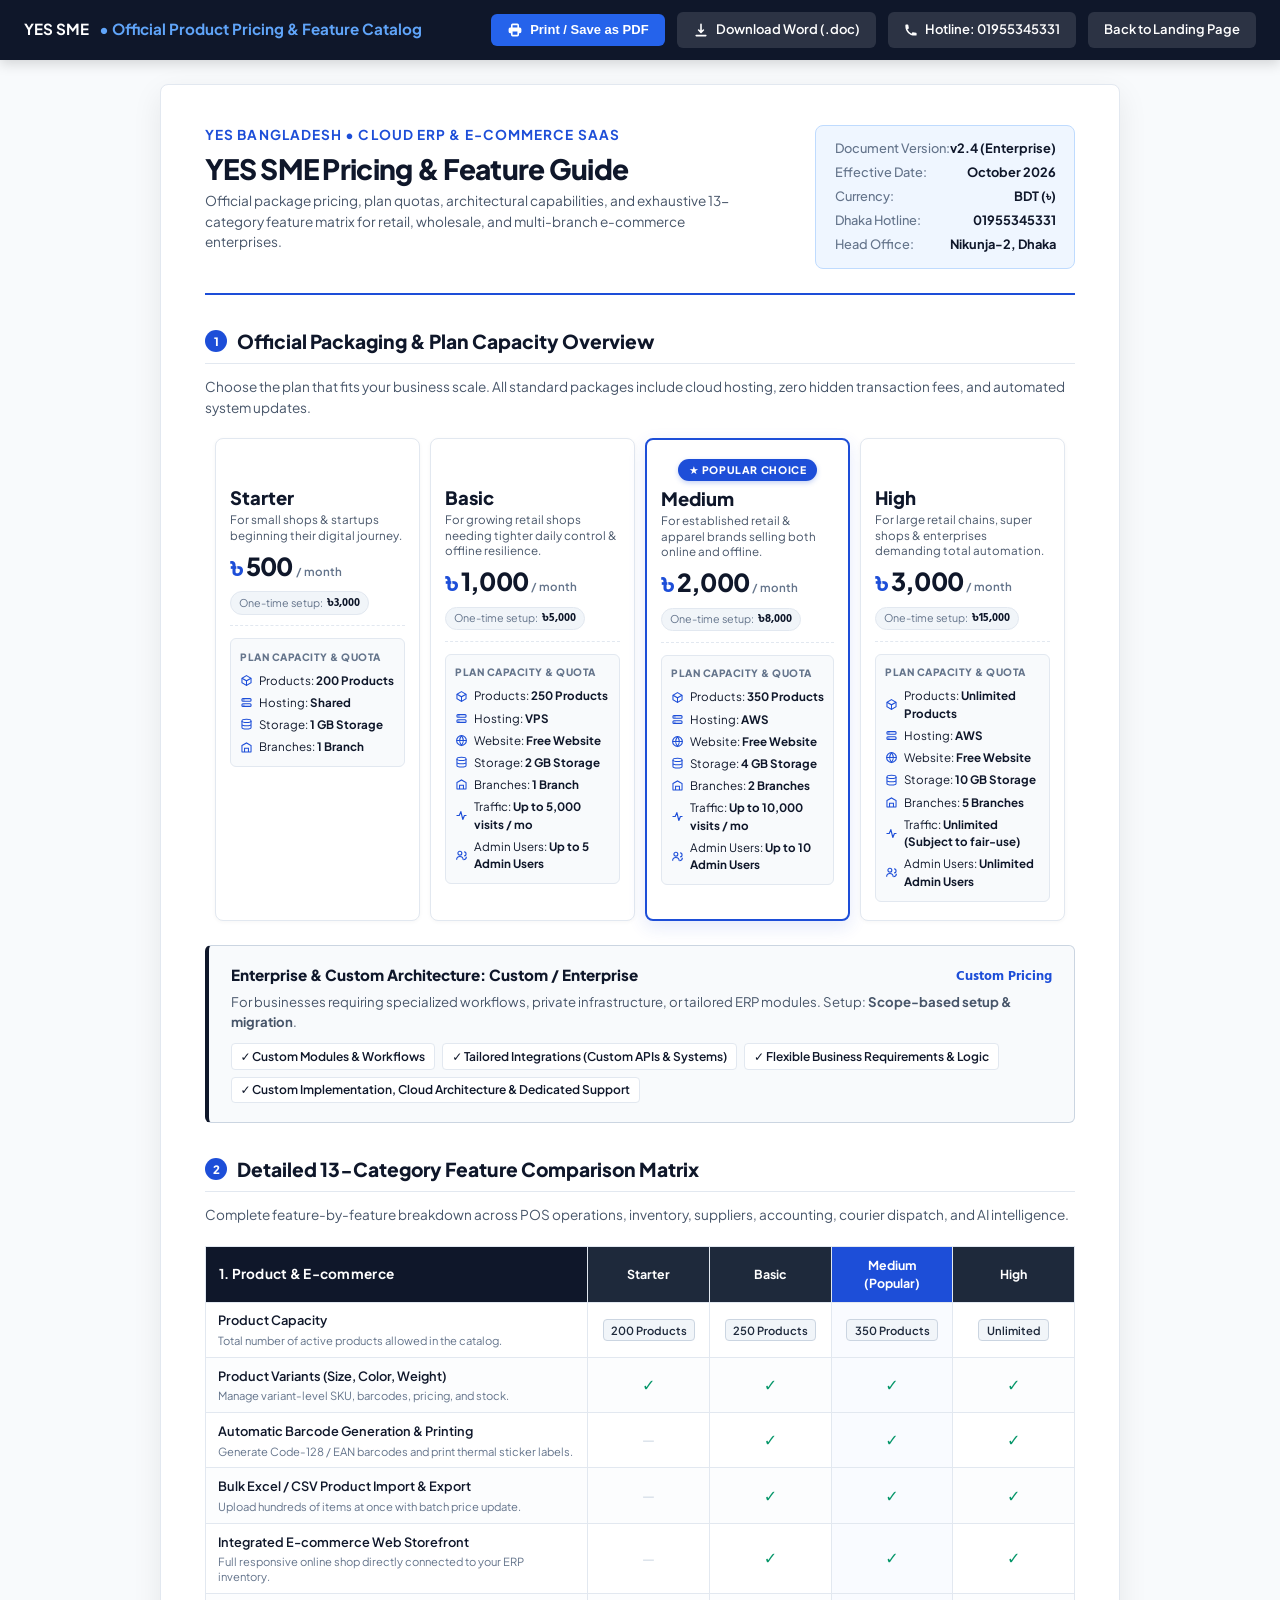
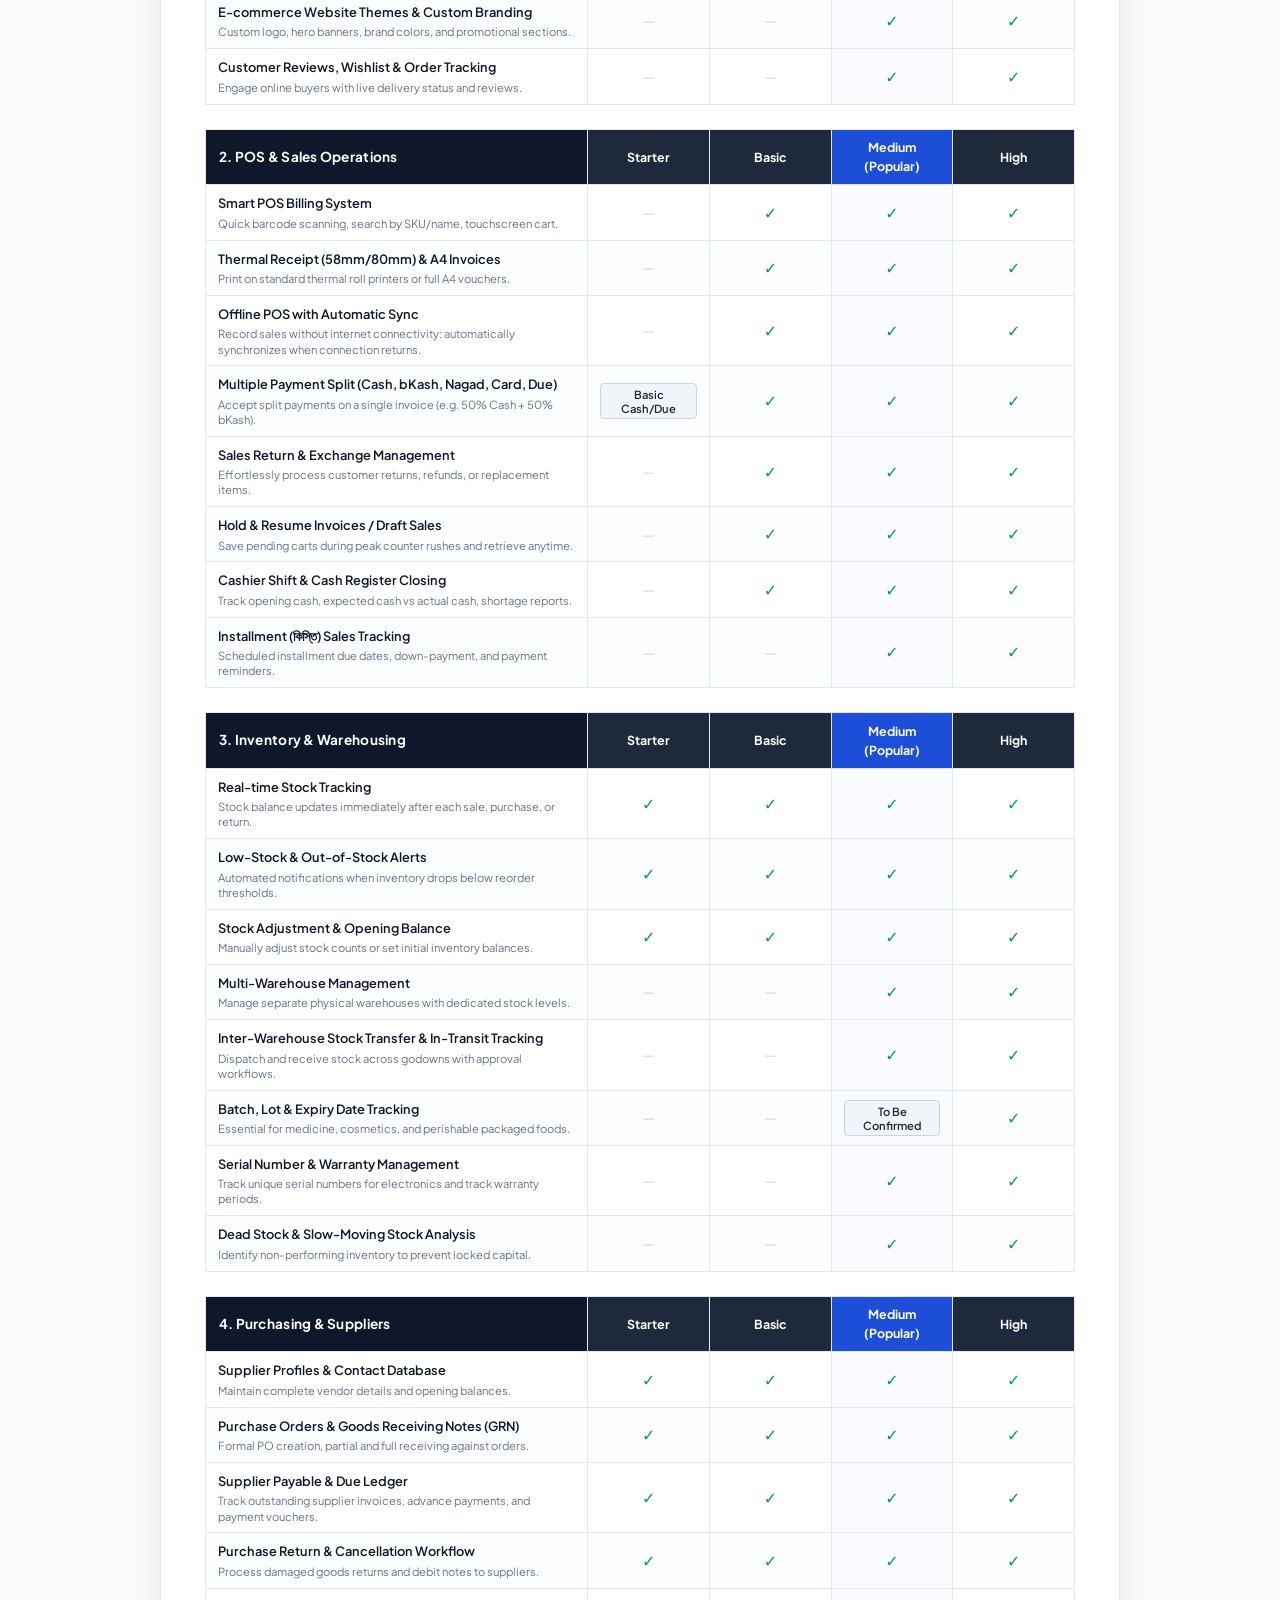
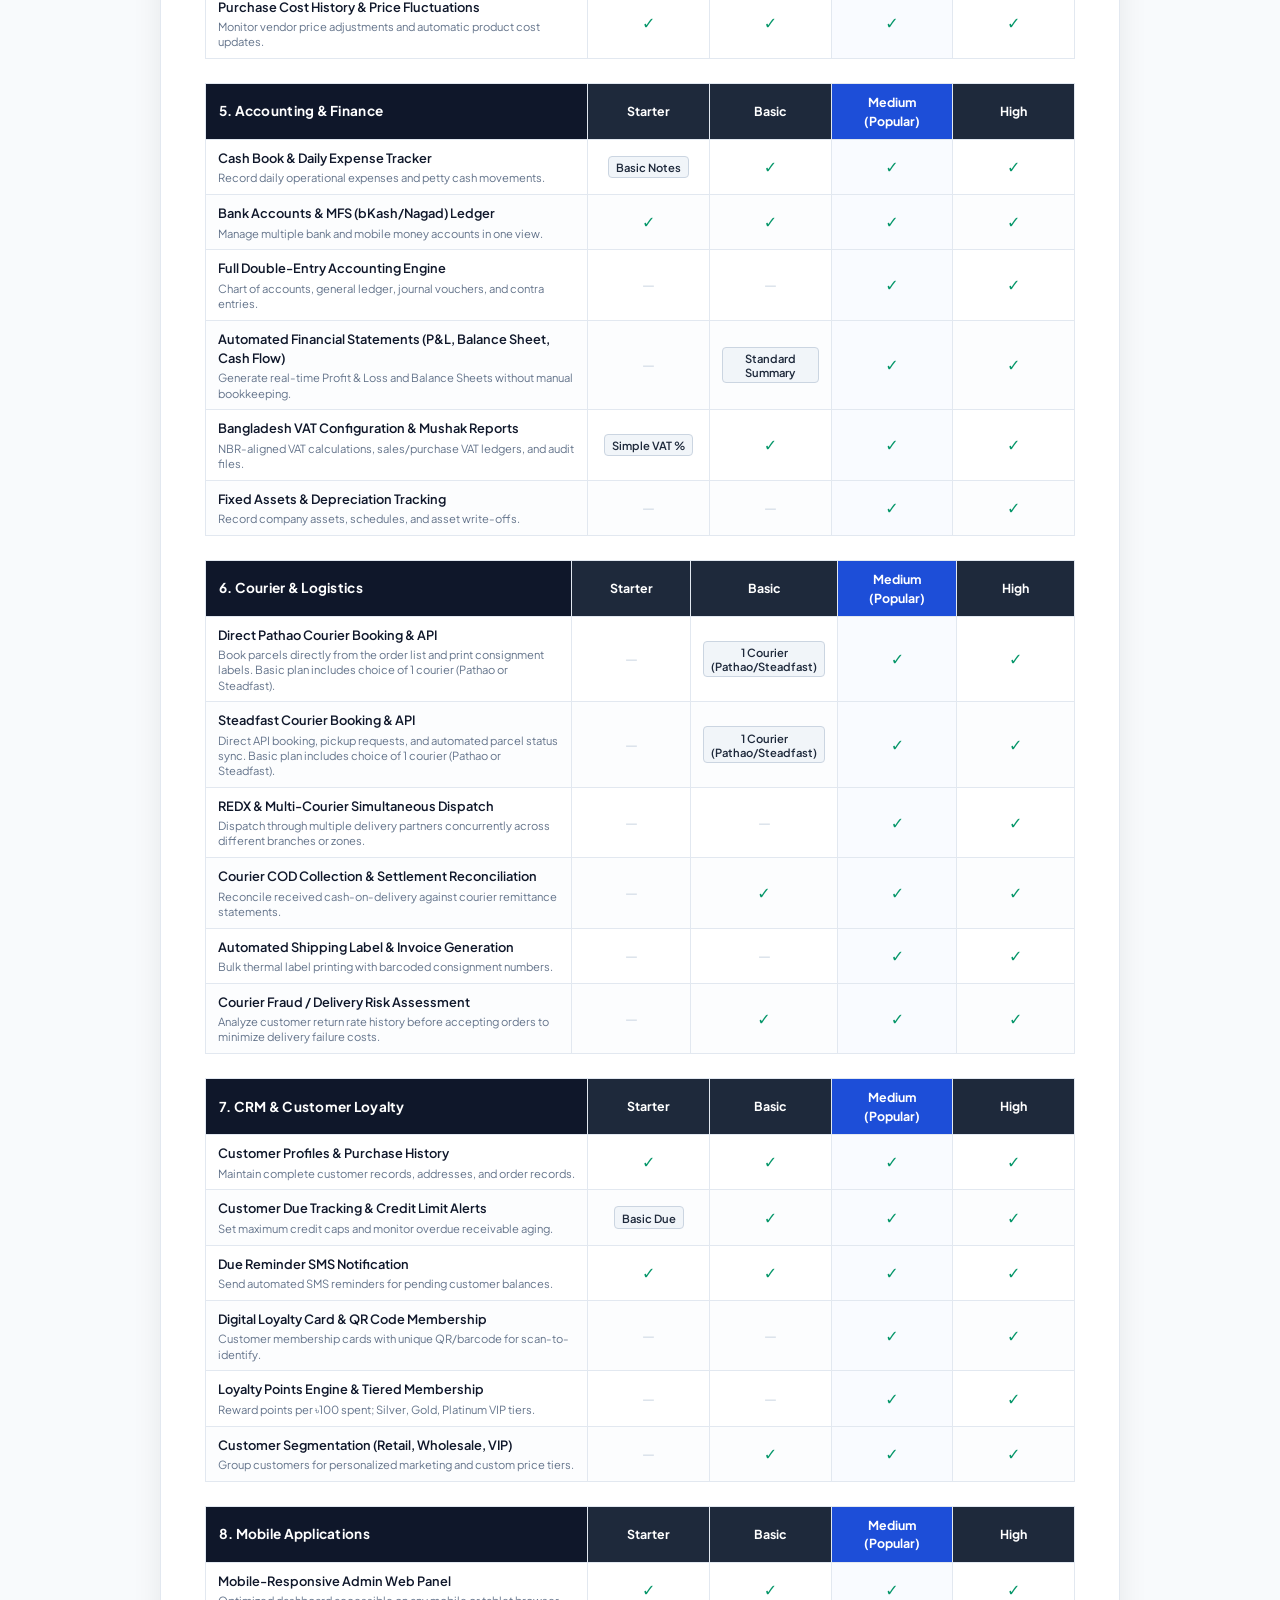
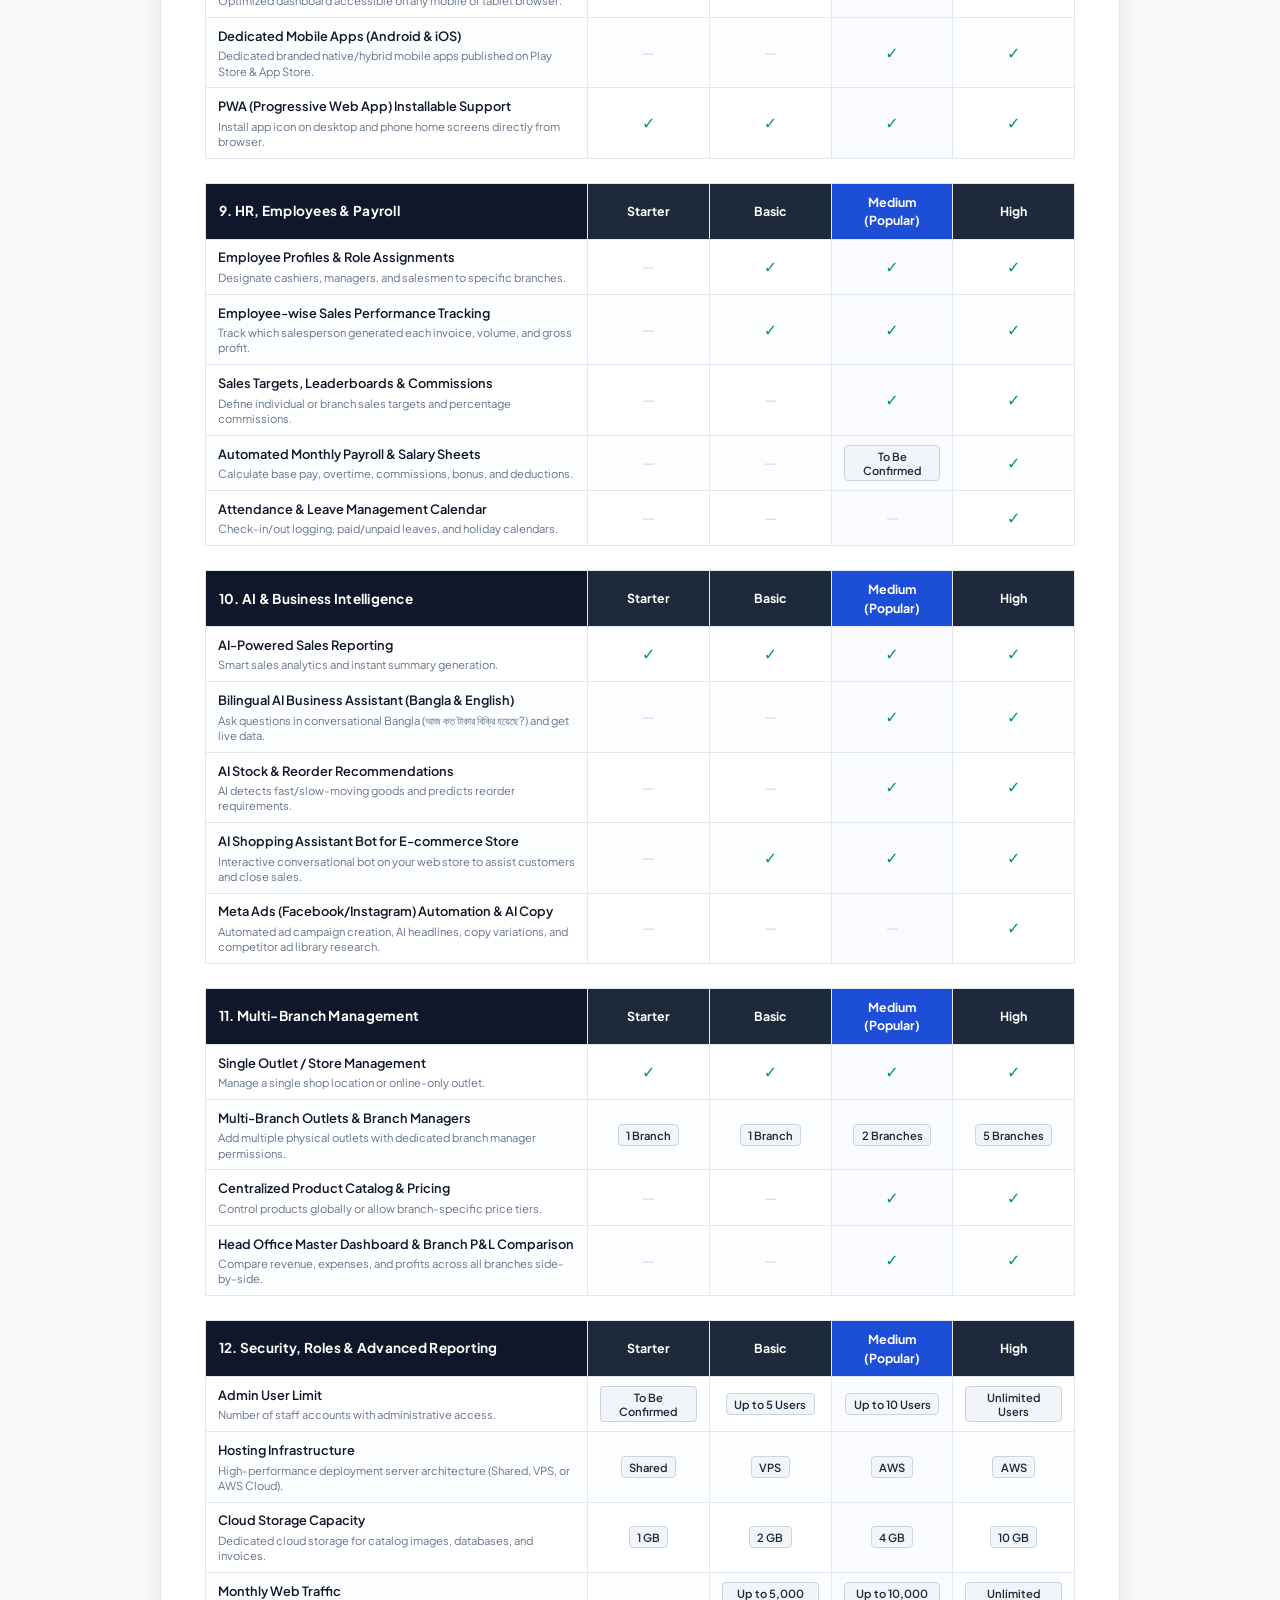
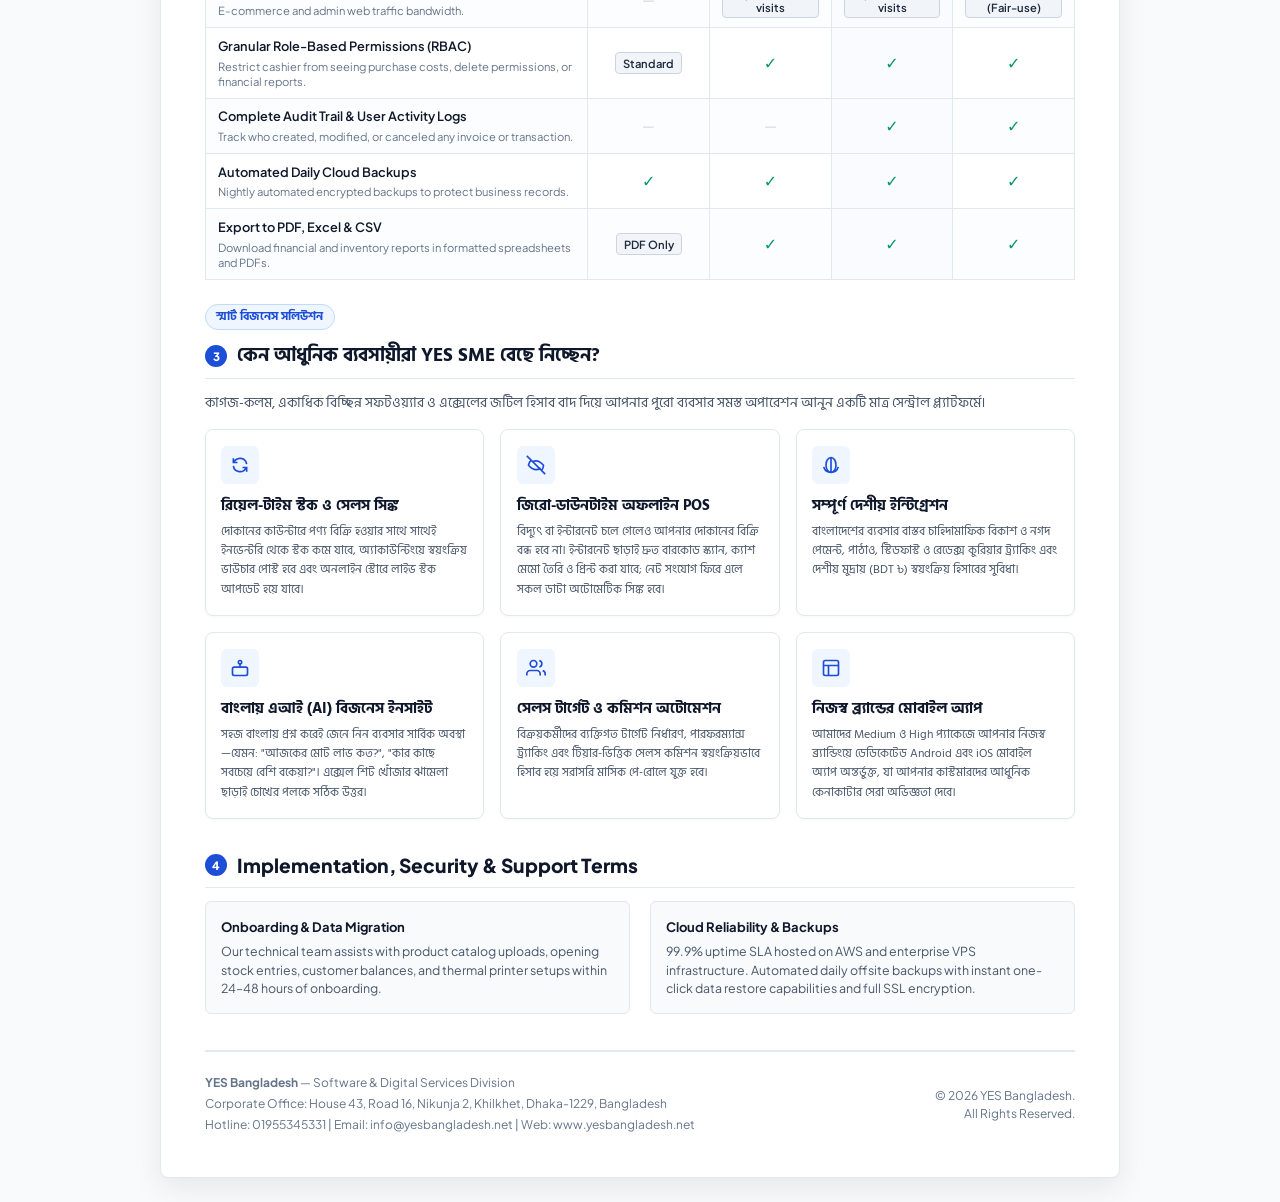
==== YES-SME-Pricing-and-Feature-Catalog.html @ 3c05a9f5 "Update contact info (info@yesbangladesh.net, www.yesbangladesh.net), add core facilities section to " ====
<!DOCTYPE html>
<html lang="en">
<head>
  <meta charset="UTF-8">
  <meta name="viewport" content="width=device-width, initial-scale=1.0">
  <title>YES SME - Official Pricing Guide & Package Comparison</title>
  <link rel="preconnect" href="https://fonts.googleapis.com">
  <link rel="preconnect" href="https://fonts.gstatic.com" crossorigin>
  <link href="https://fonts.googleapis.com/css2?family=Hind+Siliguri:wght@400;500;600;700&family=Plus+Jakarta+Sans:wght@400;500;600;700;800&display=swap" rel="stylesheet">
  
  <style>
    /* ==========================================================================
       EXECUTIVE DOCUMENT STYLES (A4 PRINT & SCREEN COMPATIBLE)
       ========================================================================== */
    :root {
      --primary: #1d4ed8;
      --primary-dark: #0f172a;
      --primary-light: #eff6ff;
      --primary-border: #bfdbfe;
      --accent: #2563eb;
      --success: #059669;
      --success-light: #ecfdf5;
      --text-main: #0f172a;
      --text-muted: #475569;
      --text-subtle: #64748b;
      --border: #e2e8f0;
      --border-dark: #cbd5e1;
      --bg-page: #f8fafc;
      --bg-card: #ffffff;
      --font-main: 'Plus Jakarta Sans', system-ui, -apple-system, sans-serif;
      --font-bengali: 'Hind Siliguri', 'Segoe UI', system-ui, sans-serif;
    }

    * {
      box-sizing: border-box;
      margin: 0;
      padding: 0;
    }

    body {
      font-family: var(--font-main);
      color: var(--text-main);
      background-color: var(--bg-page);
      line-height: 1.5;
      font-size: 13px;
      -webkit-font-smoothing: antialiased;
    }

    /* Screen Toolbar */
    .screen-toolbar {
      position: sticky;
      top: 0;
      z-index: 999;
      background: #0f172a;
      color: #ffffff;
      padding: 0.75rem 1.5rem;
      display: flex;
      align-items: center;
      justify-content: space-between;
      box-shadow: 0 4px 12px rgba(0, 0, 0, 0.15);
    }

    .toolbar-brand {
      display: flex;
      align-items: center;
      gap: 0.65rem;
      font-weight: 700;
      font-size: 0.95rem;
      color: #ffffff;
    }

    .toolbar-brand span {
      color: #60a5fa;
    }

    .toolbar-actions {
      display: flex;
      align-items: center;
      gap: 0.75rem;
    }

    .tb-btn {
      display: inline-flex;
      align-items: center;
      gap: 0.45rem;
      padding: 0.5rem 1rem;
      font-size: 0.8125rem;
      font-weight: 600;
      border-radius: 6px;
      cursor: pointer;
      text-decoration: none;
      transition: all 0.2s;
      border: none;
    }

    .tb-btn-primary {
      background: #2563eb;
      color: #ffffff;
    }

    .tb-btn-primary:hover {
      background: #1d4ed8;
    }

    .tb-btn-secondary {
      background: rgba(255, 255, 255, 0.12);
      color: #ffffff;
    }

    .tb-btn-secondary:hover {
      background: rgba(255, 255, 255, 0.2);
    }

    /* Document Sheet Wrapper (A4 Simulation) */
    .doc-container {
      max-width: 960px;
      margin: 1.5rem auto;
      background: #ffffff;
      padding: 2.5rem 2.75rem;
      box-shadow: 0 10px 30px rgba(0, 0, 0, 0.08);
      border: 1px solid var(--border);
      border-radius: 8px;
    }

    /* Cover / Header Section */
    .doc-header {
      border-bottom: 2px solid var(--primary);
      padding-bottom: 1.5rem;
      margin-bottom: 1.75rem;
      display: flex;
      justify-content: space-between;
      align-items: flex-start;
      gap: 1.5rem;
    }

    .doc-brand-title {
      font-size: 1.75rem;
      font-weight: 800;
      color: var(--primary-dark);
      letter-spacing: -0.025em;
      line-height: 1.2;
      margin-bottom: 0.35rem;
    }

    .doc-brand-subtitle {
      font-size: 0.85rem;
      font-weight: 700;
      color: var(--primary);
      text-transform: uppercase;
      letter-spacing: 0.08em;
      margin-bottom: 0.45rem;
    }

    .doc-brand-desc {
      font-size: 0.85rem;
      color: var(--text-muted);
      max-width: 550px;
      line-height: 1.5;
    }

    .doc-meta-card {
      background: var(--primary-light);
      border: 1px solid var(--primary-border);
      border-radius: 8px;
      padding: 0.85rem 1.15rem;
      min-width: 240px;
      font-size: 0.8rem;
    }

    .doc-meta-row {
      display: flex;
      justify-content: space-between;
      margin-bottom: 0.3rem;
    }

    .doc-meta-row:last-child {
      margin-bottom: 0;
    }

    .meta-label {
      color: var(--text-subtle);
      font-weight: 500;
    }

    .meta-val {
      color: var(--text-main);
      font-weight: 700;
      text-align: right;
    }

    /* Section Headings */
    .section-title {
      font-size: 1.2rem;
      font-weight: 800;
      color: var(--primary-dark);
      margin: 2rem 0 0.85rem 0;
      display: flex;
      align-items: center;
      gap: 0.65rem;
      border-bottom: 1px solid var(--border);
      padding-bottom: 0.45rem;
      page-break-after: avoid;
    }

    .section-num {
      background: var(--primary);
      color: #ffffff;
      width: 22px;
      height: 22px;
      border-radius: 50%;
      font-size: 0.72rem;
      font-weight: 800;
      display: inline-flex;
      align-items: center;
      justify-content: center;
    }

    .section-desc {
      font-size: 0.85rem;
      color: var(--text-muted);
      margin-bottom: 1.25rem;
      line-height: 1.5;
    }

    /* ==========================================================================
       SECTION 1: 4 PRICING & CAPACITY CARDS (1st - Kept Exactly as Boxed)
       ========================================================================== */
    .pricing-cards-table {
      width: 100%;
      border-collapse: separate;
      border-spacing: 10px 0;
      margin-bottom: 1.5rem;
      table-layout: fixed;
      page-break-inside: avoid;
    }

    .pricing-card-cell {
      width: 25%;
      vertical-align: top;
      background: #ffffff;
      border: 1px solid var(--border);
      border-radius: 8px;
      padding: 1.15rem 0.85rem;
      position: relative;
      box-shadow: 0 1px 4px rgba(0, 0, 0, 0.04);
    }

    .pricing-card-cell.is-popular {
      border: 2px solid var(--primary);
      box-shadow: 0 6px 18px rgba(29, 78, 216, 0.12);
      background: #ffffff;
    }

    .popular-badge-wrap {
      text-align: center;
      margin-bottom: 0.45rem;
      min-height: 22px;
    }

    .popular-badge-tag {
      background: var(--primary);
      color: #ffffff;
      font-size: 0.65rem;
      font-weight: 800;
      letter-spacing: 0.06em;
      text-transform: uppercase;
      padding: 0.2rem 0.65rem;
      border-radius: 9999px;
      display: inline-block;
      box-shadow: 0 2px 5px rgba(29, 78, 216, 0.25);
    }

    .card-header {
      margin-bottom: 0.65rem;
    }

    .package-name {
      font-size: 1.15rem;
      font-weight: 800;
      color: var(--primary-dark);
      line-height: 1.2;
    }

    .package-tagline {
      font-size: 0.725rem;
      color: var(--text-muted);
      line-height: 1.35;
      margin-top: 0.2rem;
      min-height: 2.7em;
    }

    .card-price-box {
      margin-bottom: 0.75rem;
      padding-bottom: 0.65rem;
      border-bottom: 1px dashed var(--border);
    }

    .monthly-price-wrap {
      display: flex;
      align-items: baseline;
      gap: 0.2rem;
      margin-bottom: 0.3rem;
    }

    .currency-sym {
      font-family: var(--font-bengali);
      font-size: 1.35rem;
      font-weight: 800;
      color: var(--primary);
    }

    .price-amount {
      font-size: 1.55rem;
      font-weight: 800;
      color: var(--primary-dark);
      letter-spacing: -0.03em;
      line-height: 1;
    }

    .price-unit {
      font-size: 0.72rem;
      font-weight: 600;
      color: var(--text-subtle);
    }

    .setup-fee-pill {
      display: inline-flex;
      align-items: center;
      gap: 0.25rem;
      background: #f1f5f9;
      border: 1px solid var(--border);
      border-radius: 9999px;
      padding: 0.18rem 0.5rem;
      font-size: 0.67rem;
      color: var(--text-subtle);
      white-space: nowrap;
    }

    .setup-fee-pill strong {
      font-family: var(--font-bengali);
      color: var(--primary-dark);
      font-weight: 700;
    }

    /* Plan Capacity & Quota Box */
    .card-capacity-box {
      background: #f8fafc;
      border: 1px solid var(--border);
      border-radius: 6px;
      padding: 0.65rem 0.6rem;
    }

    .capacity-title {
      font-size: 0.63rem;
      font-weight: 800;
      letter-spacing: 0.05em;
      text-transform: uppercase;
      color: var(--text-subtle);
      margin-bottom: 0.45rem;
    }

    .capacity-list {
      list-style: none;
      display: flex;
      flex-direction: column;
      gap: 0.3rem;
    }

    .capacity-item {
      display: flex;
      align-items: center;
      gap: 0.35rem;
      font-size: 0.725rem;
      color: var(--text-main);
    }

    .capacity-item svg {
      width: 13px;
      height: 13px;
      color: var(--primary);
      flex-shrink: 0;
    }

    .capacity-item span strong {
      font-weight: 700;
      color: var(--primary-dark);
    }

    /* Page Break Divider */
    .page-break-divider {
      page-break-before: always;
      mso-special-character: line-break;
      height: 0;
      margin: 1.5rem 0;
      border: none;
    }

    /* Enterprise Callout Box */
    .enterprise-box {
      background: #f8fafc;
      border: 1px solid var(--border-dark);
      border-left: 4px solid #0f172a;
      border-radius: 6px;
      padding: 1.15rem 1.35rem;
      margin-bottom: 2rem;
      page-break-inside: avoid;
    }

    .enterprise-title {
      font-size: 0.95rem;
      font-weight: 800;
      color: var(--primary-dark);
      margin-bottom: 0.3rem;
      display: flex;
      align-items: center;
      justify-content: space-between;
    }

    .enterprise-desc {
      font-size: 0.825rem;
      color: var(--text-muted);
      margin-bottom: 0.75rem;
      line-height: 1.5;
    }

    .enterprise-chips {
      display: flex;
      gap: 0.45rem;
      flex-wrap: wrap;
    }

    .chip {
      background: #ffffff;
      border: 1px solid var(--border);
      border-radius: 4px;
      padding: 0.2rem 0.55rem;
      font-size: 0.75rem;
      font-weight: 600;
      color: var(--text-main);
    }

    /* ==========================================================================
       SECTION 2: 13-CATEGORY DETAILED COMPARISON TABLE (Then)
       ========================================================================== */
    .cat-table-wrap {
      margin-bottom: 1.5rem;
      page-break-inside: avoid;
    }

    .comp-table {
      width: 100%;
      border-collapse: collapse;
      margin-bottom: 0.5rem;
    }

    .comp-table th,
    .comp-table td {
      border: 1px solid var(--border);
      padding: 0.55rem 0.75rem;
      font-size: 0.8rem;
    }

    .comp-table th.cat-head {
      background: #0f172a;
      color: #ffffff;
      text-align: left;
      font-size: 0.85rem;
      font-weight: 700;
      letter-spacing: 0.02em;
      padding: 0.6rem 0.8rem;
    }

    .comp-table th.col-p {
      background: #1e293b;
      color: #ffffff;
      text-align: center;
      font-size: 0.775rem;
      font-weight: 700;
      width: 14%;
    }

    .comp-table th.col-p.pop {
      background: #1d4ed8;
    }

    .comp-table tr:nth-child(even) td {
      background: #fcfdfe;
    }

    .comp-table tr:hover td {
      background: #f1f5f9;
    }

    .feat-name {
      font-weight: 600;
      color: var(--text-main);
      display: block;
    }

    .feat-sub {
      font-size: 0.7rem;
      color: var(--text-subtle);
      display: block;
      margin-top: 0.15rem;
      line-height: 1.35;
    }

    .cell-val {
      text-align: center;
      vertical-align: middle;
    }

    .chk {
      color: var(--success);
      font-weight: 900;
      font-size: 1rem;
      display: inline-block;
    }

    .crs {
      color: #cbd5e1;
      font-size: 0.9rem;
      display: inline-block;
    }

    .pill-val {
      font-size: 0.7rem;
      font-weight: 600;
      background: #f1f5f9;
      border: 1px solid var(--border-dark);
      padding: 0.2rem 0.45rem;
      border-radius: 4px;
      color: #1e293b;
      display: inline-block;
      line-height: 1.25;
      max-width: 130px;
    }

    /* Facilities / Why Choose Section */
    .facilities-section {
      margin-top: 1.5rem;
    }

    .section-badge-pill {
      display: inline-block;
      font-family: var(--font-bengali);
      font-size: 0.75rem;
      font-weight: 700;
      color: var(--primary);
      background: var(--primary-light);
      border: 1px solid var(--primary-border);
      padding: 0.2rem 0.65rem;
      border-radius: 9999px;
      margin-bottom: 0.35rem;
    }

    .facilities-grid {
      display: grid;
      grid-template-columns: repeat(3, 1fr);
      gap: 1rem;
      margin-top: 1rem;
      margin-bottom: 1.5rem;
    }

    .facility-card {
      background: #ffffff;
      border: 1px solid var(--border);
      border-radius: 8px;
      padding: 1rem 0.95rem;
      page-break-inside: avoid;
      box-shadow: 0 1px 3px rgba(0, 0, 0, 0.03);
    }

    .facility-icon {
      width: 38px;
      height: 38px;
      border-radius: 6px;
      background: var(--primary-light);
      color: var(--primary);
      display: flex;
      align-items: center;
      justify-content: center;
      margin-bottom: 0.75rem;
    }

    .facility-icon svg {
      width: 20px;
      height: 20px;
    }

    .facility-title {
      font-family: var(--font-bengali);
      font-size: 0.95rem;
      font-weight: 700;
      color: var(--text-main);
      margin-bottom: 0.35rem;
      line-height: 1.35;
    }

    .facility-desc {
      font-family: var(--font-bengali);
      font-size: 0.775rem;
      color: var(--text-muted);
      line-height: 1.55;
    }

    /* Terms & Footer */
    .doc-footer {
      border-top: 2px solid var(--border);
      padding-top: 1.35rem;
      margin-top: 2.25rem;
      display: flex;
      justify-content: space-between;
      align-items: center;
      font-size: 0.75rem;
      color: var(--text-subtle);
      page-break-inside: avoid;
    }

    .footer-left p {
      margin-bottom: 0.2rem;
    }

    .footer-right {
      text-align: right;
    }

    /* Print / PDF Media Queries */
    @media print {
      body {
        background: #ffffff !important;
        font-size: 10.5pt !important;
      }

      .screen-toolbar {
        display: none !important;
      }

      .doc-container {
        box-shadow: none !important;
        border: none !important;
        padding: 0 !important;
        max-width: 100% !important;
        margin: 0 !important;
      }

      .pricing-cards-table {
        page-break-inside: avoid !important;
      }

      .enterprise-box {
        page-break-inside: avoid !important;
      }

      .page-break-divider {
        page-break-before: always !important;
        display: block !important;
      }

      .cat-table-wrap {
        page-break-inside: avoid !important;
      }

      .comp-table tr {
        page-break-inside: avoid !important;
      }

      .section-title {
        page-break-after: avoid !important;
      }

      .facilities-section {
        margin-top: 1rem !important;
      }

      .facilities-grid {
        grid-template-columns: repeat(3, 1fr) !important;
        gap: 0.75rem !important;
        margin-bottom: 1rem !important;
      }

      .facility-card {
        page-break-inside: avoid !important;
        padding: 0.8rem 0.75rem !important;
      }
    }
  </style>
</head>
<body>

  <!-- Floating Screen Action Bar (Hidden when printing/PDF) -->
  <div class="screen-toolbar">
    <div class="toolbar-brand">
      <strong>YES SME</strong> <span>• Official Product Pricing & Feature Catalog</span>
    </div>
    <div class="toolbar-actions">
      <button type="button" class="tb-btn tb-btn-primary" onclick="window.print()">
        <svg viewBox="0 0 20 20" fill="currentColor" width="16" height="16">
          <path fill-rule="evenodd" d="M5 4v3H4a2 2 0 00-2 2v3a2 2 0 002 2h1v2a2 2 0 002 2h6a2 2 0 002-2v-2h1a2 2 0 002-2V9a2 2 0 00-2-2h-1V4a2 2 0 00-2-2H7a2 2 0 00-2 2zm8 0H7v3h6V4zm0 8H7v4h6v-4z" clip-rule="evenodd"/>
        </svg>
        <span>Print / Save as PDF</span>
      </button>
      <a href="YES-SME-Pricing-and-Feature-Catalog.doc" download class="tb-btn tb-btn-secondary">
        <svg viewBox="0 0 20 20" fill="currentColor" width="16" height="16">
          <path fill-rule="evenodd" d="M3 17a1 1 0 011-1h12a1 1 0 110 2H4a1 1 0 01-1-1zm3.293-7.707a1 1 0 011.414 0L9 10.586V3a1 1 0 112 0v7.586l1.293-1.293a1 1 0 111.414 1.414l-3 3a1 1 0 01-1.414 0l-3-3a1 1 0 010-1.414z" clip-rule="evenodd"/>
        </svg>
        <span>Download Word (.doc)</span>
      </a>
      <a href="tel:01955345331" class="tb-btn tb-btn-secondary">
        <svg viewBox="0 0 20 20" fill="currentColor" width="14" height="14">
          <path d="M2 3a1 1 0 011-1h2.153a1 1 0 01.986.836l.74 4.435a1 1 0 01-.54 1.06l-1.548.773a11.037 11.037 0 006.105 6.105l.774-1.548a1 1 0 011.059-.54l4.435.74a1 1 0 01.836.986V17a1 1 0 01-1 1h-2C7.82 18 2 12.18 2 5V3z"/>
        </svg>
        <span>Hotline: 01955345331</span>
      </a>
      <a href="index.html" class="tb-btn tb-btn-secondary">
        <span>Back to Landing Page</span>
      </a>
    </div>
  </div>

  <!-- Main Document Container -->
  <main class="doc-container">
    
    <!-- Header / Title -->
    <header class="doc-header">
      <div>
        <div class="doc-brand-subtitle">YES Bangladesh • Cloud ERP & E-Commerce SaaS</div>
        <h1 class="doc-brand-title">YES SME Pricing & Feature Guide</h1>
        <p class="doc-brand-desc">
          Official package pricing, plan quotas, architectural capabilities, and exhaustive 13-category feature matrix for retail, wholesale, and multi-branch e-commerce enterprises.
        </p>
      </div>

      <div class="doc-meta-card">
        <div class="doc-meta-row">
          <span class="meta-label">Document Version:</span>
          <span class="meta-val">v2.4 (Enterprise)</span>
        </div>
        <div class="doc-meta-row">
          <span class="meta-label">Effective Date:</span>
          <span class="meta-val">October 2026</span>
        </div>
        <div class="doc-meta-row">
          <span class="meta-label">Currency:</span>
          <span class="meta-val">BDT (৳)</span>
        </div>
        <div class="doc-meta-row">
          <span class="meta-label">Dhaka Hotline:</span>
          <span class="meta-val">01955345331</span>
        </div>
        <div class="doc-meta-row">
          <span class="meta-label">Head Office:</span>
          <span class="meta-val">Nikunja-2, Dhaka</span>
        </div>
      </div>
    </header>

    <!-- SECTION 1 (1ST): 4 PRICING CARDS SHOWCASE -->
    <section>
      <h2 class="section-title">
        <span class="section-num">1</span>
        <span>Official Packaging & Plan Capacity Overview</span>
      </h2>
      <p class="section-desc">
        Choose the plan that fits your business scale. All standard packages include cloud hosting, zero hidden transaction fees, and automated system updates.
      </p>

      <!-- 4 Cards Grid Table (Starter, Basic, Medium, High) -->
      <div id="pricingCardsShowcase">
        <!-- Rendered dynamically by script -->
      </div>
    </section>

    <!-- SECTION 1B: Custom / Enterprise Deployment Box -->
    <section class="enterprise-box" id="enterpriseOverview">
      <!-- Rendered dynamically by script -->
    </section>

    <!-- PAGE BREAK: Section 1 ends on Page 1, Section 2 starts on Page 2 -->
    <div class="page-break-divider"></div>

    <!-- SECTION 2 (THEN): Exhaustive 13-Category Detailed Feature Comparison -->
    <section>
      <h2 class="section-title">
        <span class="section-num">2</span>
        <span>Detailed 13-Category Feature Comparison Matrix</span>
      </h2>
      <p class="section-desc">
        Complete feature-by-feature breakdown across POS operations, inventory, suppliers, accounting, courier dispatch, and AI intelligence.
      </p>

      <div id="comparisonTablesContainer">
        <!-- Rendered dynamically by script -->
      </div>
    </section>

    <!-- PAGE BREAK: Section 2 ends on Page 10, Section 3 starts on final Page -->
    <div class="page-break-divider"></div>

    <!-- SECTION 3: CORE PLATFORM ADVANTAGES & FACILITIES (From Landing Page) -->
    <section class="facilities-section">
      <div class="section-badge-pill">স্মার্ট বিজনেস সলিউশন</div>
      <h2 class="section-title" style="margin-top: 0.4rem;">
        <span class="section-num">3</span>
        <span style="font-family: var(--font-bengali);">কেন আধুনিক ব্যবসায়ীরা YES SME বেছে নিচ্ছেন?</span>
      </h2>
      <p class="section-desc" style="font-family: var(--font-bengali); font-size: 0.85rem; margin-bottom: 0.85rem;">
        কাগজ-কলম, একাধিক বিচ্ছিন্ন সফটওয়্যার ও এক্সেলের জটিল হিসাব বাদ দিয়ে আপনার পুরো ব্যবসার সমস্ত অপারেশন আনুন একটি মাত্র সেন্ট্রাল প্ল্যাটফর্মে।
      </p>

      <div class="facilities-grid">
        <!-- Facility 1 -->
        <div class="facility-card">
          <div class="facility-icon">
            <svg viewBox="0 0 24 24" fill="none" stroke="currentColor" stroke-width="2">
              <path d="M4 4v5h.582m15.356 2A8.001 8.001 0 004.582 9m0 0H9m11 11v-5h-.581m0 0a8.003 8.003 0 01-15.357-2m15.357 2H15"/>
            </svg>
          </div>
          <h3 class="facility-title">রিয়েল-টাইম স্টক ও সেলস সিঙ্ক</h3>
          <p class="facility-desc">
            দোকানের কাউন্টারে পণ্য বিক্রি হওয়ার সাথে সাথেই ইনভেন্টরি থেকে স্টক কমে যাবে, অ্যাকাউন্টিংয়ে স্বয়ংক্রিয় ভাউচার পোস্ট হবে এবং অনলাইন স্টোরে লাইভ স্টক আপডেট হয়ে যাবে।
          </p>
        </div>

        <!-- Facility 2 -->
        <div class="facility-card">
          <div class="facility-icon">
            <svg viewBox="0 0 24 24" fill="none" stroke="currentColor" stroke-width="2">
              <path d="M1 1l22 22m-4.3-4.3A10.97 10.97 0 0021 12.3c-.6-.7-5-5.3-9-5.3-1.6 0-3.1.6-4.4 1.4M6.2 6.2A10.97 10.97 0 003 12.3c.6.7 5 5.3 9 5.3 2.1 0 4-.8 5.6-2"/>
            </svg>
          </div>
          <h3 class="facility-title">জিরো-ডাউনটাইম অফলাইন POS</h3>
          <p class="facility-desc">
            বিদ্যুৎ বা ইন্টারনেট চলে গেলেও আপনার দোকানের বিক্রি বন্ধ হবে না। ইন্টারনেট ছাড়াই দ্রুত বারকোড স্ক্যান, ক্যাশ মেমো তৈরি ও প্রিন্ট করা যাবে; নেট সংযোগ ফিরে এলে সকল ডাটা অটোমেটিক সিঙ্ক হবে।
          </p>
        </div>

        <!-- Facility 3 -->
        <div class="facility-card">
          <div class="facility-icon">
            <svg viewBox="0 0 24 24" fill="none" stroke="currentColor" stroke-width="2">
              <path d="M12 21a9.004 9.004 0 008.716-6.747M12 21a9.004 9.004 0 01-8.716-6.747M12 21V3m0 18c-3.5 0-6-4-6-9s2.5-9 6-9m0 18c3.5 0 6-4 6-9s-2.5-9-6-9"/>
            </svg>
          </div>
          <h3 class="facility-title">সম্পূর্ণ দেশীয় ইন্টিগ্রেশন</h3>
          <p class="facility-desc">
            বাংলাদেশের ব্যবসার বাস্তব চাহিদামাফিক বিকাশ ও নগদ পেমেন্ট, পাঠাও, স্টিডফাস্ট ও রেডেক্স কুরিয়ার ট্র্যাকিং এবং দেশীয় মুদ্রায় (BDT ৳) স্বয়ংক্রিয় হিসাবের সুবিধা।
          </p>
        </div>

        <!-- Facility 4 -->
        <div class="facility-card">
          <div class="facility-icon">
            <svg viewBox="0 0 24 24" fill="none" stroke="currentColor" stroke-width="2">
              <rect x="3" y="11" width="18" height="10" rx="2"/>
              <circle cx="12" cy="5" r="2"/>
              <path d="M12 7v4M8 15h.01M16 15h.01"/>
            </svg>
          </div>
          <h3 class="facility-title">বাংলায় এআই (AI) বিজনেস ইনসাইট</h3>
          <p class="facility-desc">
            সহজ বাংলায় প্রশ্ন করেই জেনে নিন ব্যবসার সার্বিক অবস্থা—যেমন: "আজকের মোট লাভ কত?", "কার কাছে সবচেয়ে বেশি বকেয়া?"। এক্সেল শিট খোঁজার ঝামেলা ছাড়াই চোখের পলকে সঠিক উত্তর।
          </p>
        </div>

        <!-- Facility 5 -->
        <div class="facility-card">
          <div class="facility-icon">
            <svg viewBox="0 0 24 24" fill="none" stroke="currentColor" stroke-width="2">
              <path d="M17 21v-2a4 4 0 00-4-4H5a4 4 0 00-4 4v2"/>
              <circle cx="9" cy="7" r="4"/>
              <path d="M23 21v-2a4 4 0 00-3-3.87m-4-12a4 4 0 010 7.75"/>
            </svg>
          </div>
          <h3 class="facility-title">সেলস টার্গেট ও কমিশন অটোমেশন</h3>
          <p class="facility-desc">
            বিক্রয়কর্মীদের ব্যক্তিগত টার্গেট নির্ধারণ, পারফরম্যান্স ট্র্যাকিং এবং টিয়ার-ভিত্তিক সেলস কমিশন স্বয়ংক্রিয়ভাবে হিসাব হয়ে সরাসরি মাসিক পে-রোলে যুক্ত হবে।
          </p>
        </div>

        <!-- Facility 6 -->
        <div class="facility-card">
          <div class="facility-icon">
            <svg viewBox="0 0 24 24" fill="none" stroke="currentColor" stroke-width="2">
              <rect x="3" y="3" width="18" height="18" rx="2" stroke-width="2"/>
              <path d="M3 9h18M9 21V9"/>
            </svg>
          </div>
          <h3 class="facility-title">নিজস্ব ব্র্যান্ডের মোবাইল অ্যাপ</h3>
          <p class="facility-desc">
            আমাদের Medium ও High প্যাকেজে আপনার নিজস্ব ব্র্যান্ডিংয়ে ডেডিকেটেড Android এবং iOS মোবাইল অ্যাপ অন্তর্ভুক্ত, যা আপনার কাস্টমারদের আধুনিক কেনাকাটার সেরা অভিজ্ঞতা দেবে।
          </p>
        </div>
      </div>
    </section>

    <!-- SECTION 4: Terms, SLAs & Contact -->
    <section>
      <h2 class="section-title">
        <span class="section-num">4</span>
        <span>Implementation, Security & Support Terms</span>
      </h2>
      
      <div style="display: grid; grid-template-columns: 1fr 1fr; gap: 1.25rem; margin-bottom: 1.5rem;">
        <div style="background: #f8fafc; border: 1px solid var(--border); padding: 0.95rem; border-radius: 6px;">
          <h4 style="font-weight: 700; color: var(--primary-dark); margin-bottom: 0.3rem;">Onboarding & Data Migration</h4>
          <p style="font-size: 0.775rem; color: var(--text-muted); line-height: 1.5;">
            Our technical team assists with product catalog uploads, opening stock entries, customer balances, and thermal printer setups within 24–48 hours of onboarding.
          </p>
        </div>

        <div style="background: #f8fafc; border: 1px solid var(--border); padding: 0.95rem; border-radius: 6px;">
          <h4 style="font-weight: 700; color: var(--primary-dark); margin-bottom: 0.3rem;">Cloud Reliability & Backups</h4>
          <p style="font-size: 0.775rem; color: var(--text-muted); line-height: 1.5;">
            99.9% uptime SLA hosted on AWS and enterprise VPS infrastructure. Automated daily offsite backups with instant one-click data restore capabilities and full SSL encryption.
          </p>
        </div>
      </div>
    </section>

    <!-- Document Footer -->
    <footer class="doc-footer">
      <div class="footer-left">
        <p><strong>YES Bangladesh</strong> — Software & Digital Services Division</p>
        <p>Corporate Office: House 43, Road 16, Nikunja 2, Khilkhet, Dhaka-1229, Bangladesh</p>
        <p>Hotline: 01955345331 | Email: info@yesbangladesh.net | Web: www.yesbangladesh.net</p>
      </div>
      <div class="footer-right">
        <p>© 2026 YES Bangladesh.</p>
        <p>All Rights Reserved.</p>
      </div>
    </footer>

  </main>

  <!-- Load Central Pricing Data -->
  <script src="js/pricing-data.js"></script>

  <script>
    // =========================================================================
    // DYNAMIC DATA RENDERER (Produces clean, semantic HTML for both Web & Print)
    // =========================================================================
    const DOC_ICONS = {
      box: `<svg viewBox="0 0 20 20" fill="none" stroke="currentColor"><path d="M10 2.5L17 6.5v7l-7 4-7-4v-7l7-4z" stroke-width="1.6"/><path d="M3 6.5l7 4 7-4M10 10.5v7" stroke-width="1.6"/></svg>`,
      server: `<svg viewBox="0 0 20 20" fill="none" stroke="currentColor"><rect x="3" y="4" width="14" height="4" rx="1.5" stroke-width="1.7"/><rect x="3" y="12" width="14" height="4" rx="1.5" stroke-width="1.7"/><path d="M6 6h.01M6 14h.01" stroke-width="2" stroke-linecap="round"/></svg>`,
      globe: `<svg viewBox="0 0 20 20" fill="none" stroke="currentColor"><circle cx="10" cy="10" r="7.5" stroke-width="1.7"/><path d="M2.5 10h15M10 2.5a12.5 12.5 0 010 15 12.5 12.5 0 010-15" stroke-width="1.6"/></svg>`,
      database: `<svg viewBox="0 0 20 20" fill="none" stroke="currentColor"><ellipse cx="10" cy="4.5" rx="7" ry="2.5" stroke-width="1.6"/><path d="M3 4.5v5c0 1.4 3.1 2.5 7 2.5s7-1.1 7-2.5v-5M3 9.5v5c0 1.4 3.1 2.5 7 2.5s7-1.1 7-2.5v-5" stroke-width="1.6"/></svg>`,
      branch: `<svg viewBox="0 0 20 20" fill="none" stroke="currentColor"><path d="M3 7l7-4 7 4v9a1 1 0 01-1 1H4a1 1 0 01-1-1V7z" stroke-width="1.6"/><path d="M7 17v-6h6v6" stroke-width="1.6"/></svg>`,
      activity: `<svg viewBox="0 0 20 20" fill="none" stroke="currentColor"><path d="M3 10h3.5l2.5-6 3 12 2.5-6H17" stroke-width="1.8" stroke-linecap="round" stroke-linejoin="round"/></svg>`,
      users: `<svg viewBox="0 0 20 20" fill="none" stroke="currentColor"><circle cx="7.5" cy="6.5" r="3" stroke-width="1.7"/><path d="M2.5 16.5a5 5 0 0110 0" stroke-width="1.7"/><path d="M14 4.5a3 3 0 010 6m-1 6a4.5 4.5 0 004.5-4.5" stroke-width="1.7"/></svg>`,
      checkCircle: `<span class="check-icon"><svg viewBox="0 0 20 20" fill="none" stroke="currentColor"><path d="M5 10.5L8.5 14L15 6" stroke-linecap="round" stroke-linejoin="round"/></svg></span>`
    };

    document.addEventListener('DOMContentLoaded', () => {
      if (typeof PRICING_DATA === 'undefined') {
        console.error('PRICING_DATA not loaded');
        return;
      }

      renderPricingCardsShowcase();
      renderEnterpriseBox();
      renderComparisonTables();
    });

    function renderPricingCardsShowcase() {
      const container = document.getElementById('pricingCardsShowcase');
      if (!container) return;

      const pkgs = PRICING_DATA.packages;

      const cellsHtml = pkgs.map(pkg => {
        const isPopular = pkg.isPopular;
        const badgeHtml = isPopular 
          ? `<div class="popular-badge-wrap"><span class="popular-badge-tag">★ POPULAR CHOICE</span></div>`
          : `<div class="popular-badge-wrap" style="visibility: hidden;"><span class="popular-badge-tag">&nbsp;</span></div>`;

        // Capacity items (Exact match to red-boxed section in image)
        const capacityItems = [];
        if (pkg.limits.products) {
          capacityItems.push(`
            <li class="capacity-item">
              ${DOC_ICONS.box}
              <span>Products: <strong>${pkg.limits.products}</strong></span>
            </li>
          `);
        }
        if (pkg.limits.hosting) {
          capacityItems.push(`
            <li class="capacity-item">
              ${DOC_ICONS.server}
              <span>Hosting: <strong>${pkg.limits.hosting}</strong></span>
            </li>
          `);
        }
        if (pkg.limits.website) {
          capacityItems.push(`
            <li class="capacity-item">
              ${DOC_ICONS.globe}
              <span>Website: <strong>${pkg.limits.website}</strong></span>
            </li>
          `);
        }
        if (pkg.limits.storage) {
          capacityItems.push(`
            <li class="capacity-item">
              ${DOC_ICONS.database}
              <span>Storage: <strong>${pkg.limits.storage}</strong></span>
            </li>
          `);
        }
        if (pkg.limits.branches) {
          capacityItems.push(`
            <li class="capacity-item">
              ${DOC_ICONS.branch}
              <span>Branches: <strong>${pkg.limits.branches}</strong></span>
            </li>
          `);
        }
        if (pkg.limits.traffic) {
          capacityItems.push(`
            <li class="capacity-item">
              ${DOC_ICONS.activity}
              <span>Traffic: <strong>${pkg.limits.traffic}</strong></span>
            </li>
          `);
        }
        if (pkg.limits.users) {
          capacityItems.push(`
            <li class="capacity-item">
              ${DOC_ICONS.users}
              <span>Admin Users: <strong>${pkg.limits.users}</strong></span>
            </li>
          `);
        }

        const formattedMonthly = Number(pkg.monthlyPrice).toLocaleString('en-US');
        const formattedSetup = Number(pkg.setupFee).toLocaleString('en-US');

        return `
          <td class="pricing-card-cell ${isPopular ? 'is-popular' : ''}">
            ${badgeHtml}

            <div class="card-header">
              <h3 class="package-name">${pkg.name}</h3>
              <p class="package-tagline">${pkg.tagline}</p>
            </div>

            <div class="card-price-box">
              <div class="monthly-price-wrap">
                <span class="currency-sym">৳</span>
                <span class="price-amount">${formattedMonthly}</span>
                <span class="price-unit">/ month</span>
              </div>
              <div class="setup-fee-pill">
                <span>One-time setup:</span>
                <strong>৳${formattedSetup}</strong>
              </div>
            </div>

            <div class="card-capacity-box">
              <div class="capacity-title">Plan Capacity & Quota</div>
              <ul class="capacity-list">
                ${capacityItems.join('')}
              </ul>
            </div>
          </td>
        `;
      }).join('');

      container.innerHTML = `
        <table class="pricing-cards-table" width="100%" cellpadding="0" cellspacing="10" border="0">
          <tr>
            ${cellsHtml}
          </tr>
        </table>
      `;
    }

    function renderEnterpriseBox() {
      const box = document.getElementById('enterpriseOverview');
      if (!box) return;

      const ent = PRICING_DATA.customEnterprise;
      box.innerHTML = `
        <div class="enterprise-title">
          <span>Enterprise & Custom Architecture: ${ent.name}</span>
          <span style="font-size:0.9rem; color:var(--primary); font-family:var(--font-bengali);">${ent.priceDisplay}</span>
        </div>
        <p class="enterprise-desc">${ent.tagline} Setup: <strong>${ent.setupFeeDisplay}</strong>.</p>
        <div class="enterprise-chips">
          ${ent.highlights.map(h => `<span class="chip">✓ ${h}</span>`).join('')}
        </div>
      `;
    }

    function renderComparisonTables() {
      const container = document.getElementById('comparisonTablesContainer');
      if (!container) return;

      const categories = PRICING_DATA.comparisonCategories;

      let html = '';

      categories.forEach((cat, idx) => {
        html += `
          <div class="cat-table-wrap">
            <table class="comp-table">
              <thead>
                <tr>
                  <th class="cat-head">${idx + 1}. ${cat.title}</th>
                  <th class="col-p">Starter</th>
                  <th class="col-p">Basic</th>
                  <th class="col-p pop">Medium (Popular)</th>
                  <th class="col-p">High</th>
                </tr>
              </thead>
              <tbody>
                ${cat.features.map(f => {
                  const formatCell = (val) => {
                    if (val === true) return '<span class="chk">✓</span>';
                    if (val === false) return '<span class="crs">—</span>';
                    return `<span class="pill-val">${val}</span>`;
                  };

                  return `
                    <tr>
                      <td style="width: 44%;">
                        <span class="feat-name">${f.name}</span>
                        ${f.tooltip ? `<span class="feat-sub">${f.tooltip}</span>` : ''}
                      </td>
                      <td class="cell-val">${formatCell(f.starter)}</td>
                      <td class="cell-val">${formatCell(f.basic)}</td>
                      <td class="cell-val" style="background: rgba(239, 246, 255, 0.4);">${formatCell(f.medium)}</td>
                      <td class="cell-val">${formatCell(f.high)}</td>
                    </tr>
                  `;
                }).join('')}
              </tbody>
            </table>
          </div>
        `;
      });

      container.innerHTML = html;
    }
  </script>
</body>
</html>
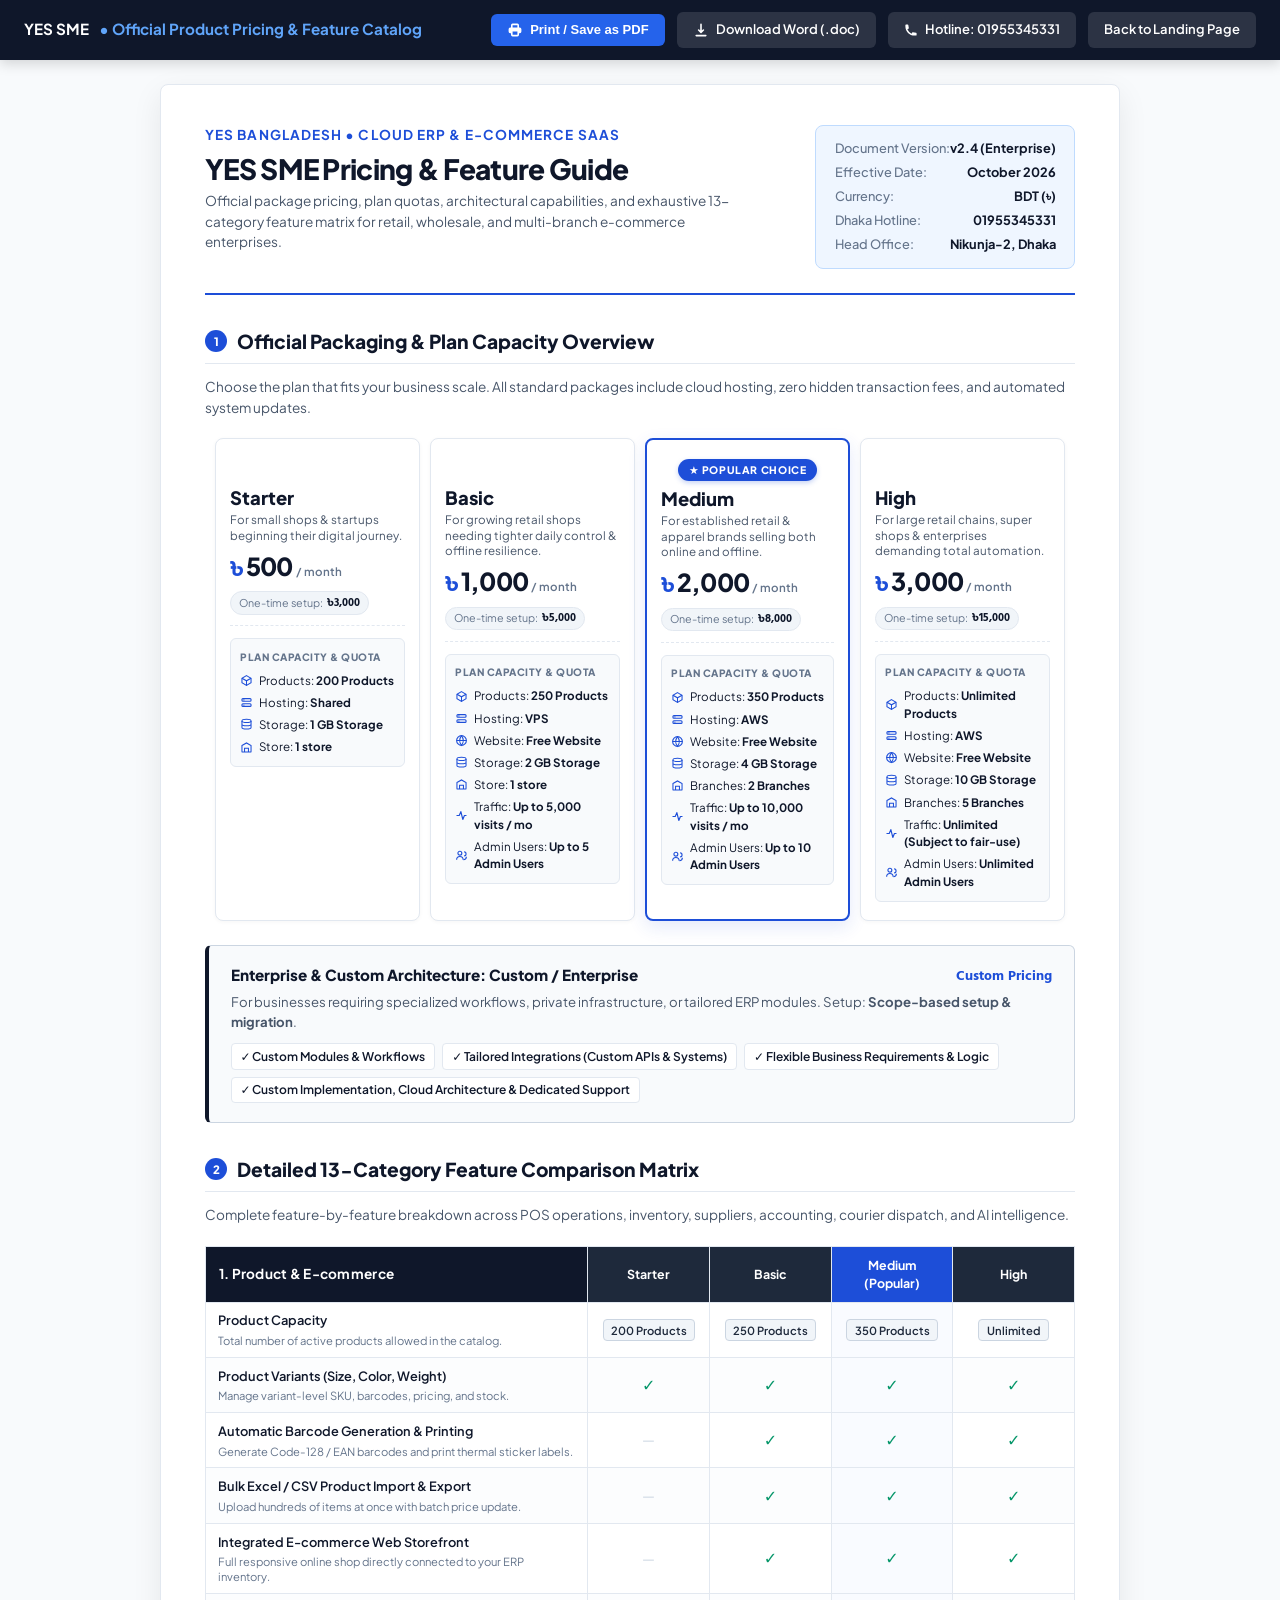
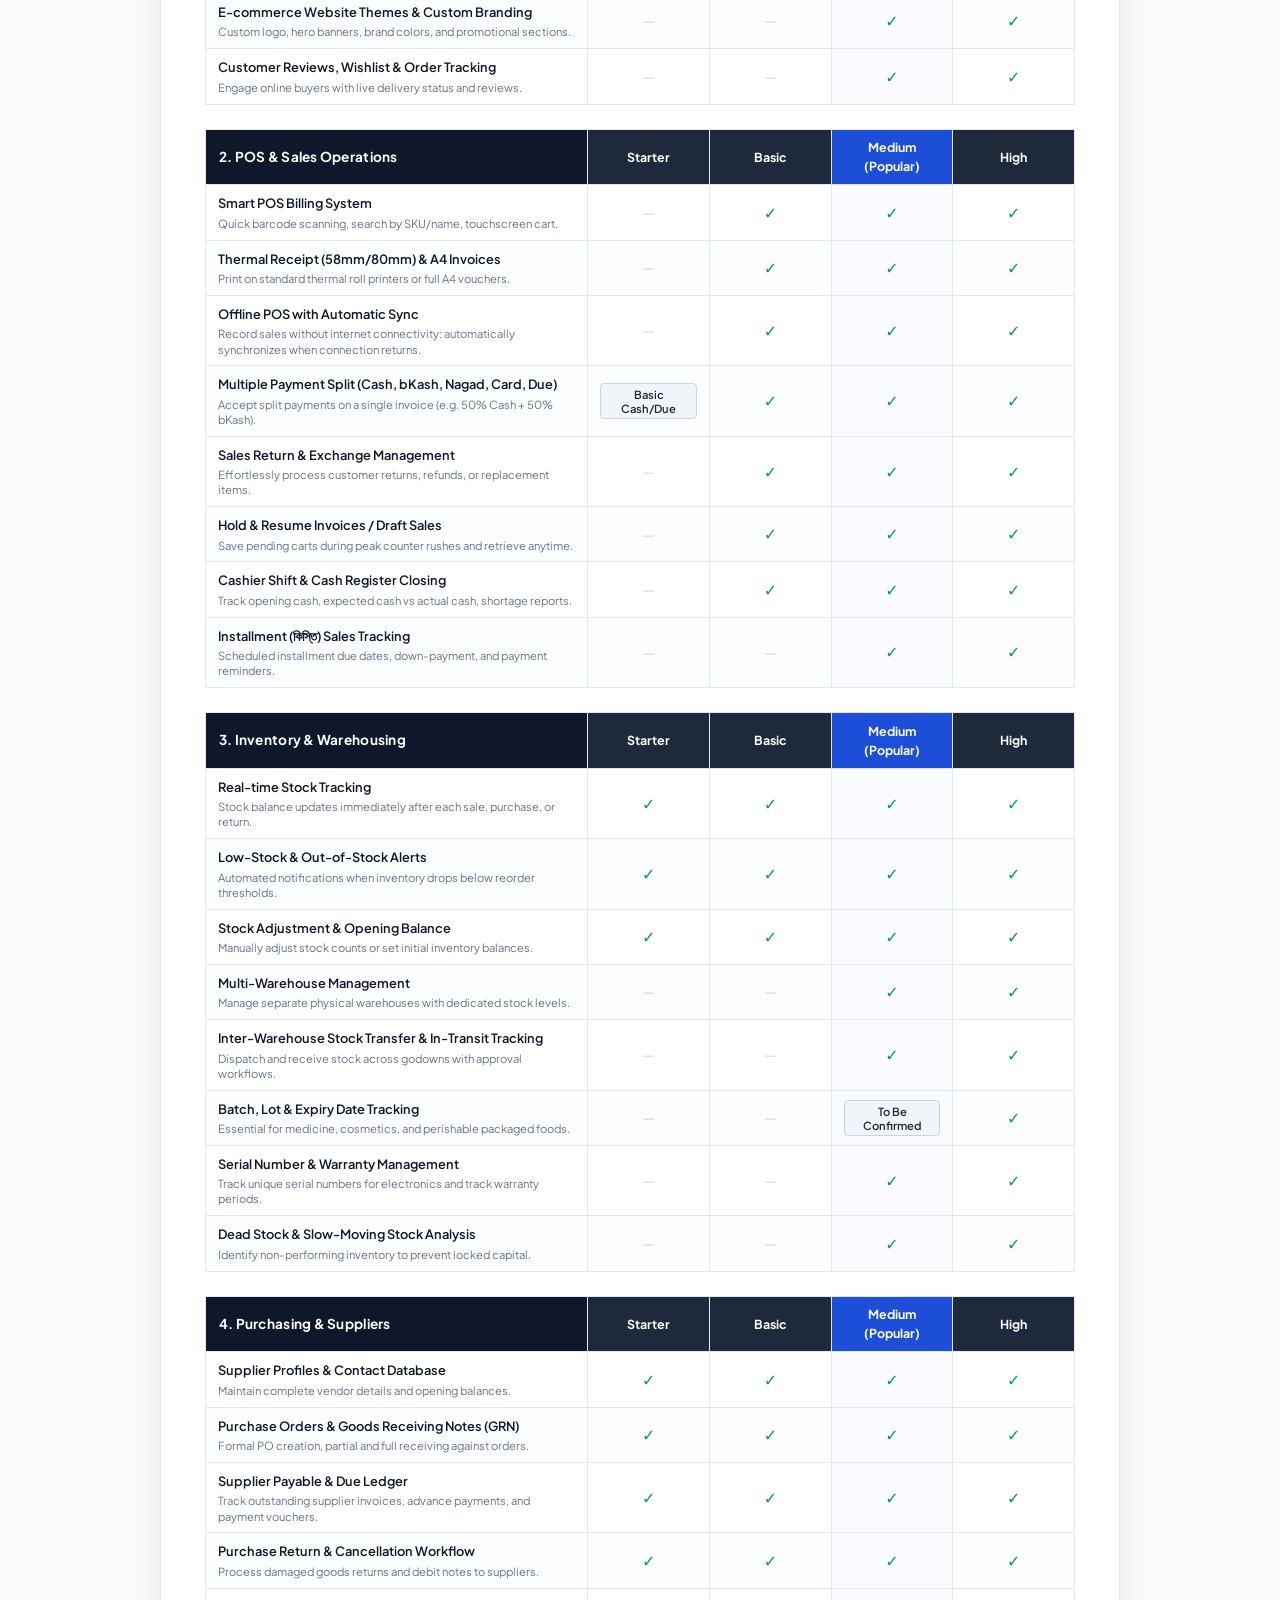
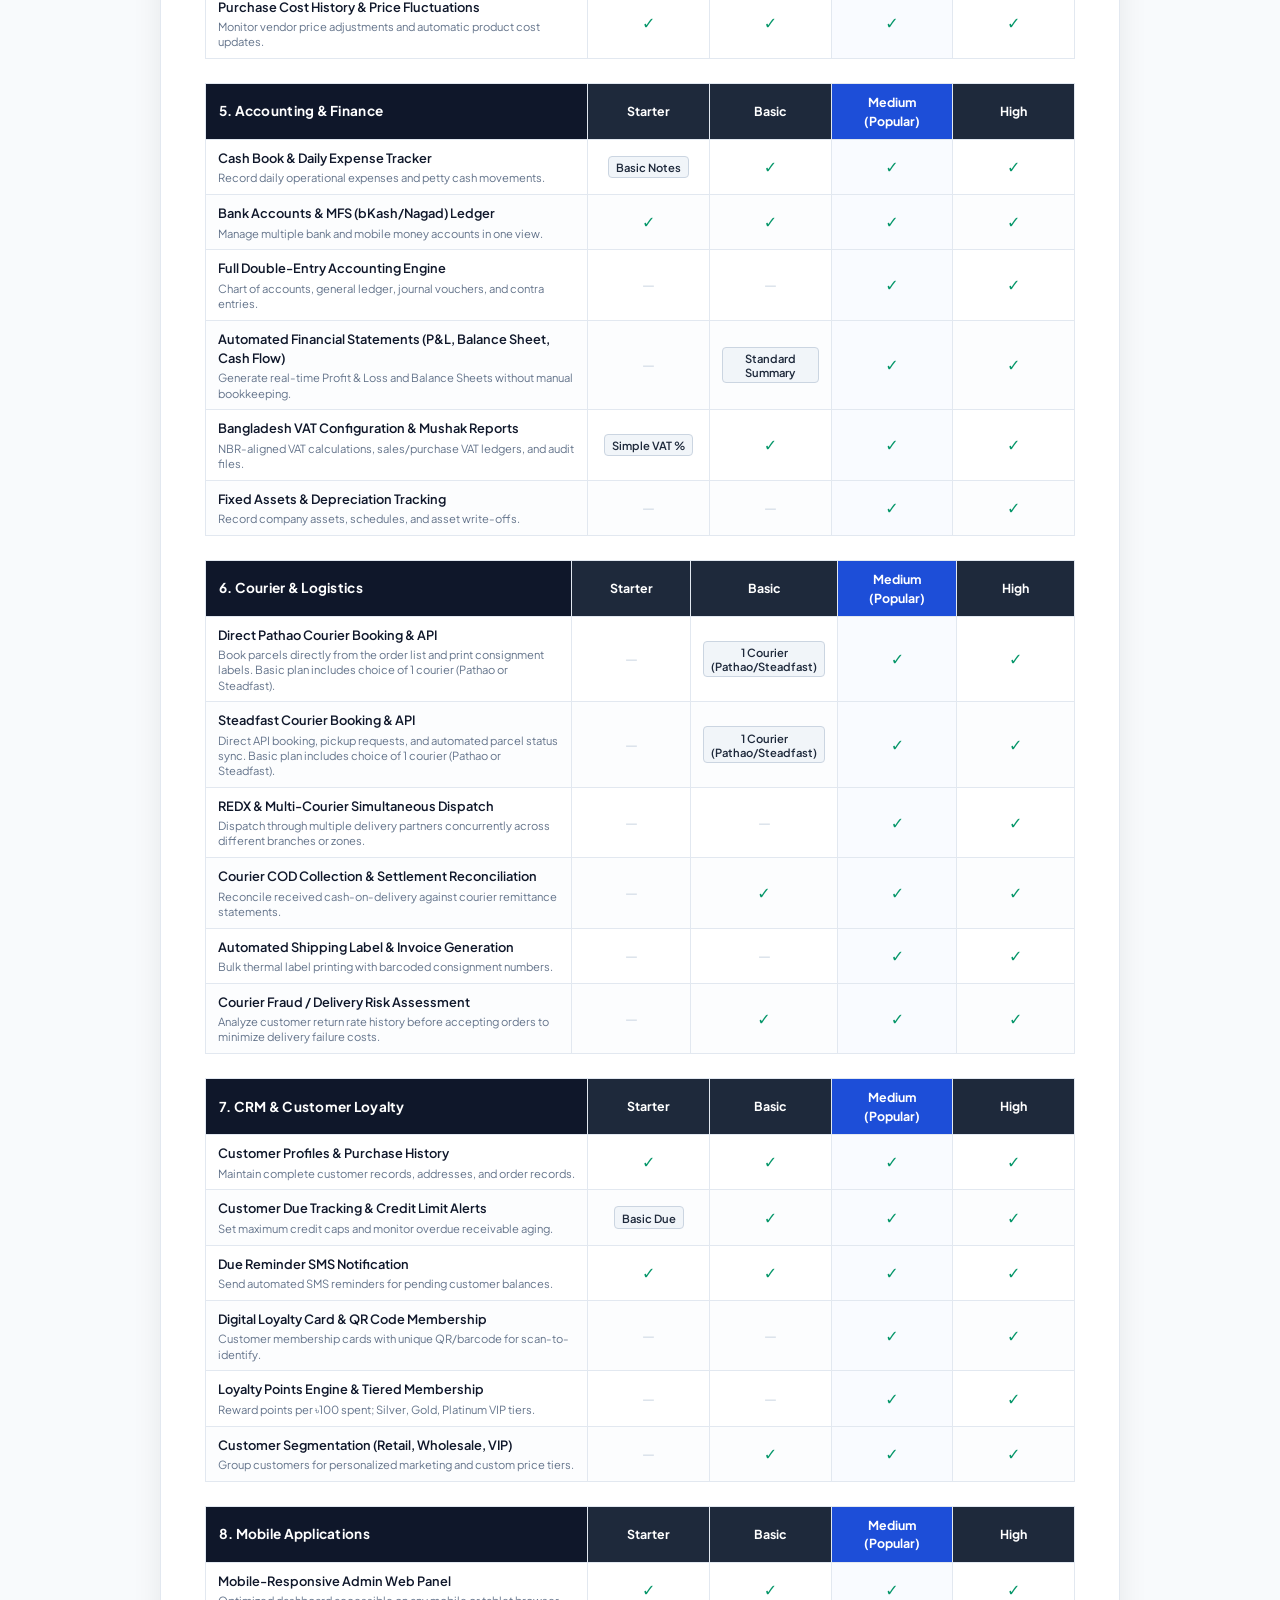
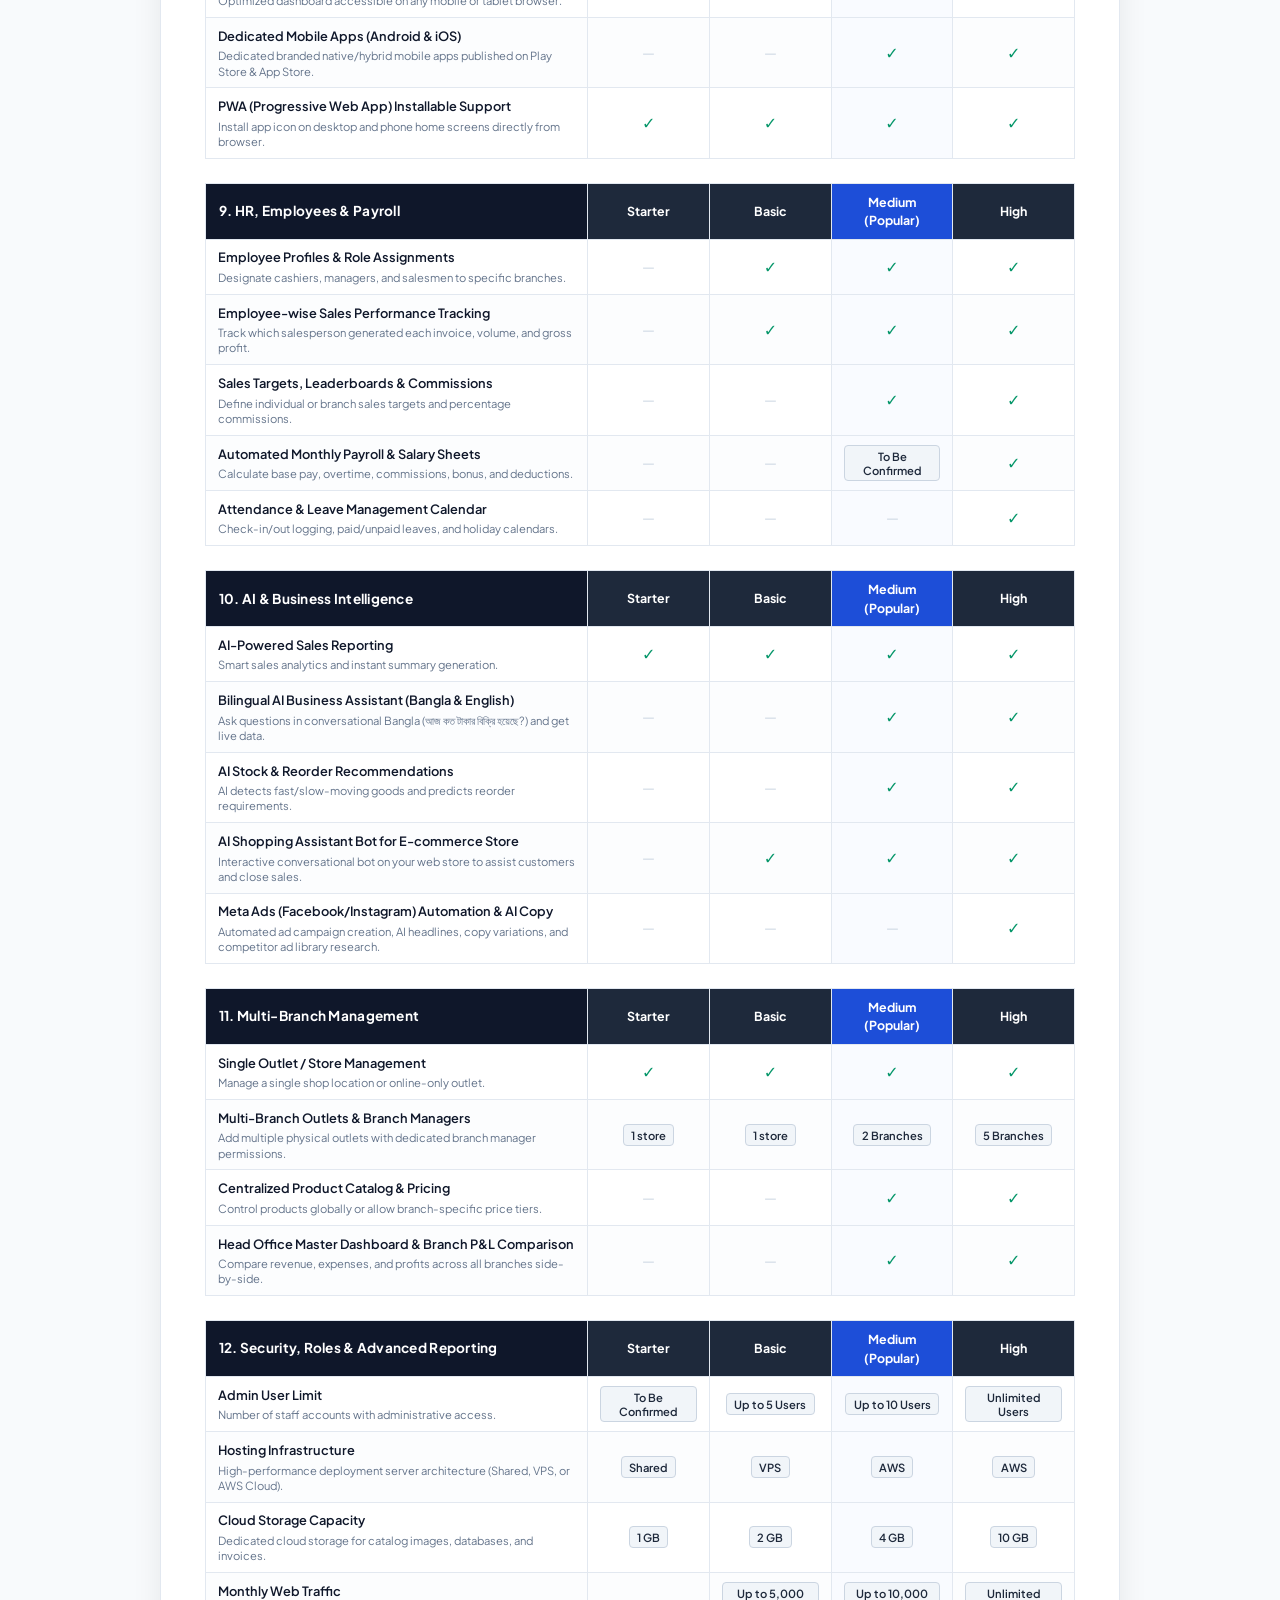
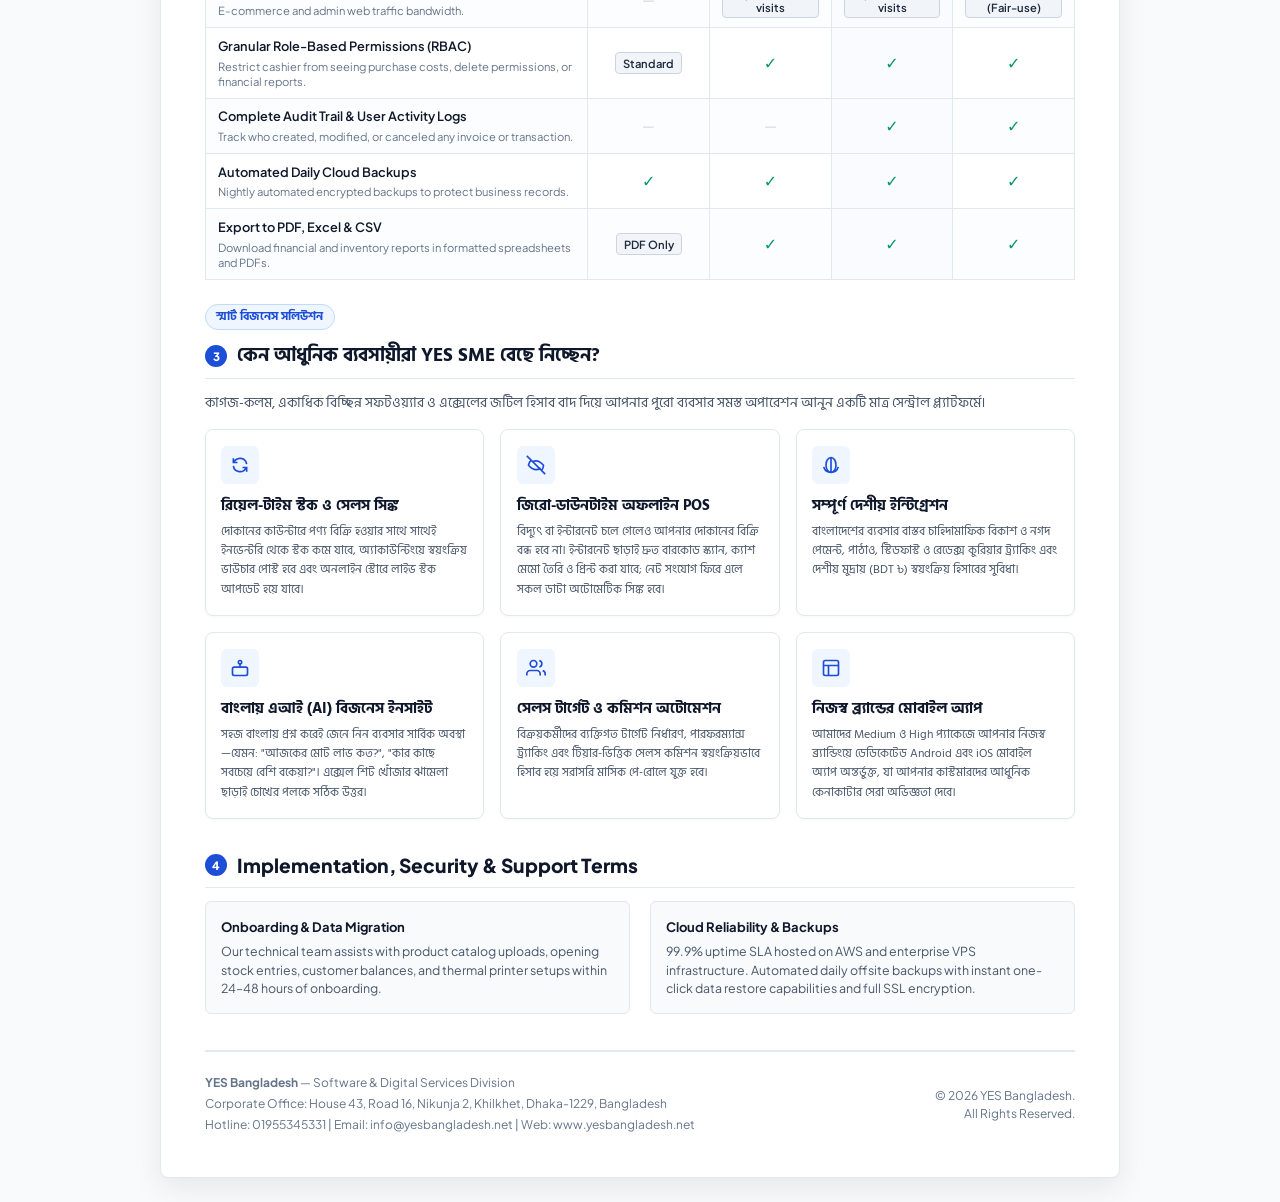
==== commit 59c61a89: "Update Starter and Basic packages to Store: 1 store across landing page, HTML catalog, Word doc, and" ====
--- a/YES-SME-Pricing-and-Feature-Catalog.html
+++ b/YES-SME-Pricing-and-Feature-Catalog.html
@@ -1008,6 +1008,14 @@
             </li>
           `);
         }
+        if (pkg.limits.store) {
+          capacityItems.push(`
+            <li class="capacity-item">
+              ${DOC_ICONS.branch}
+              <span>Store: <strong>${pkg.limits.store}</strong></span>
+            </li>
+          `);
+        }
         if (pkg.limits.branches) {
           capacityItems.push(`
             <li class="capacity-item">
